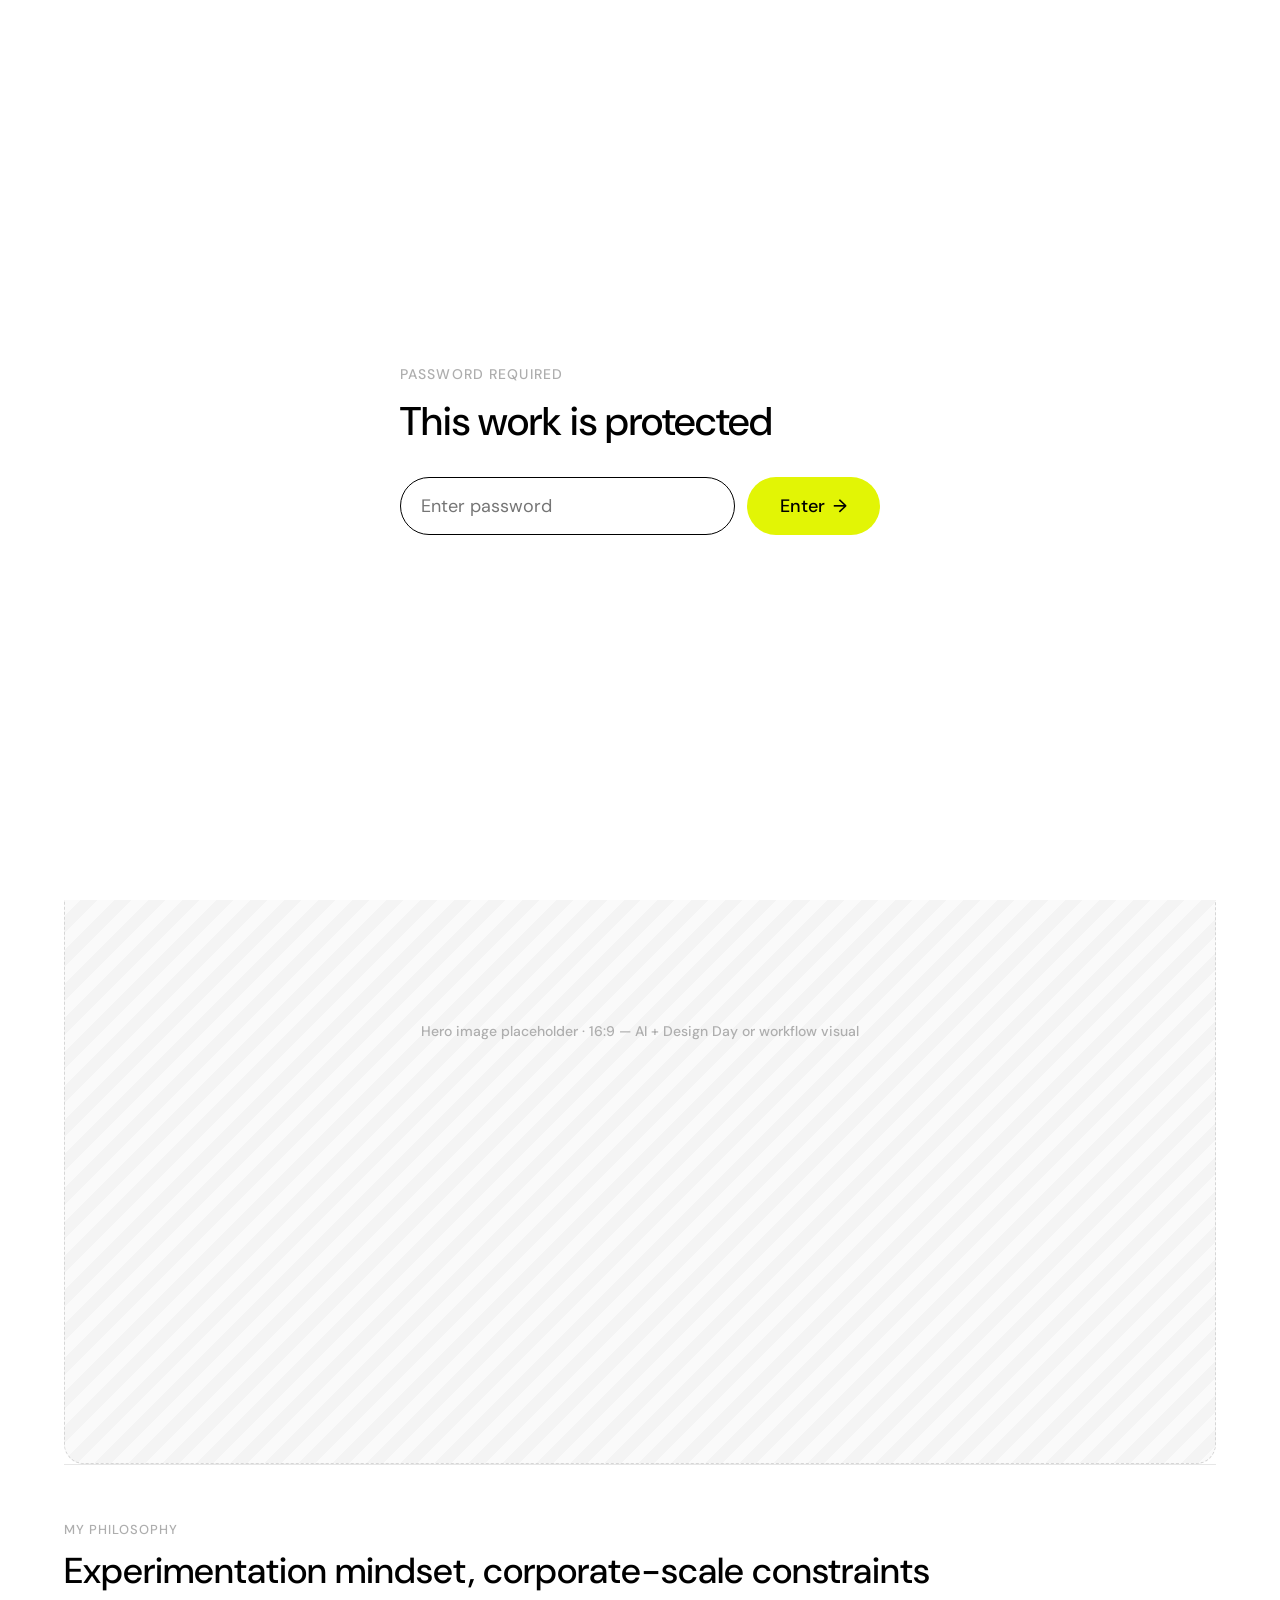
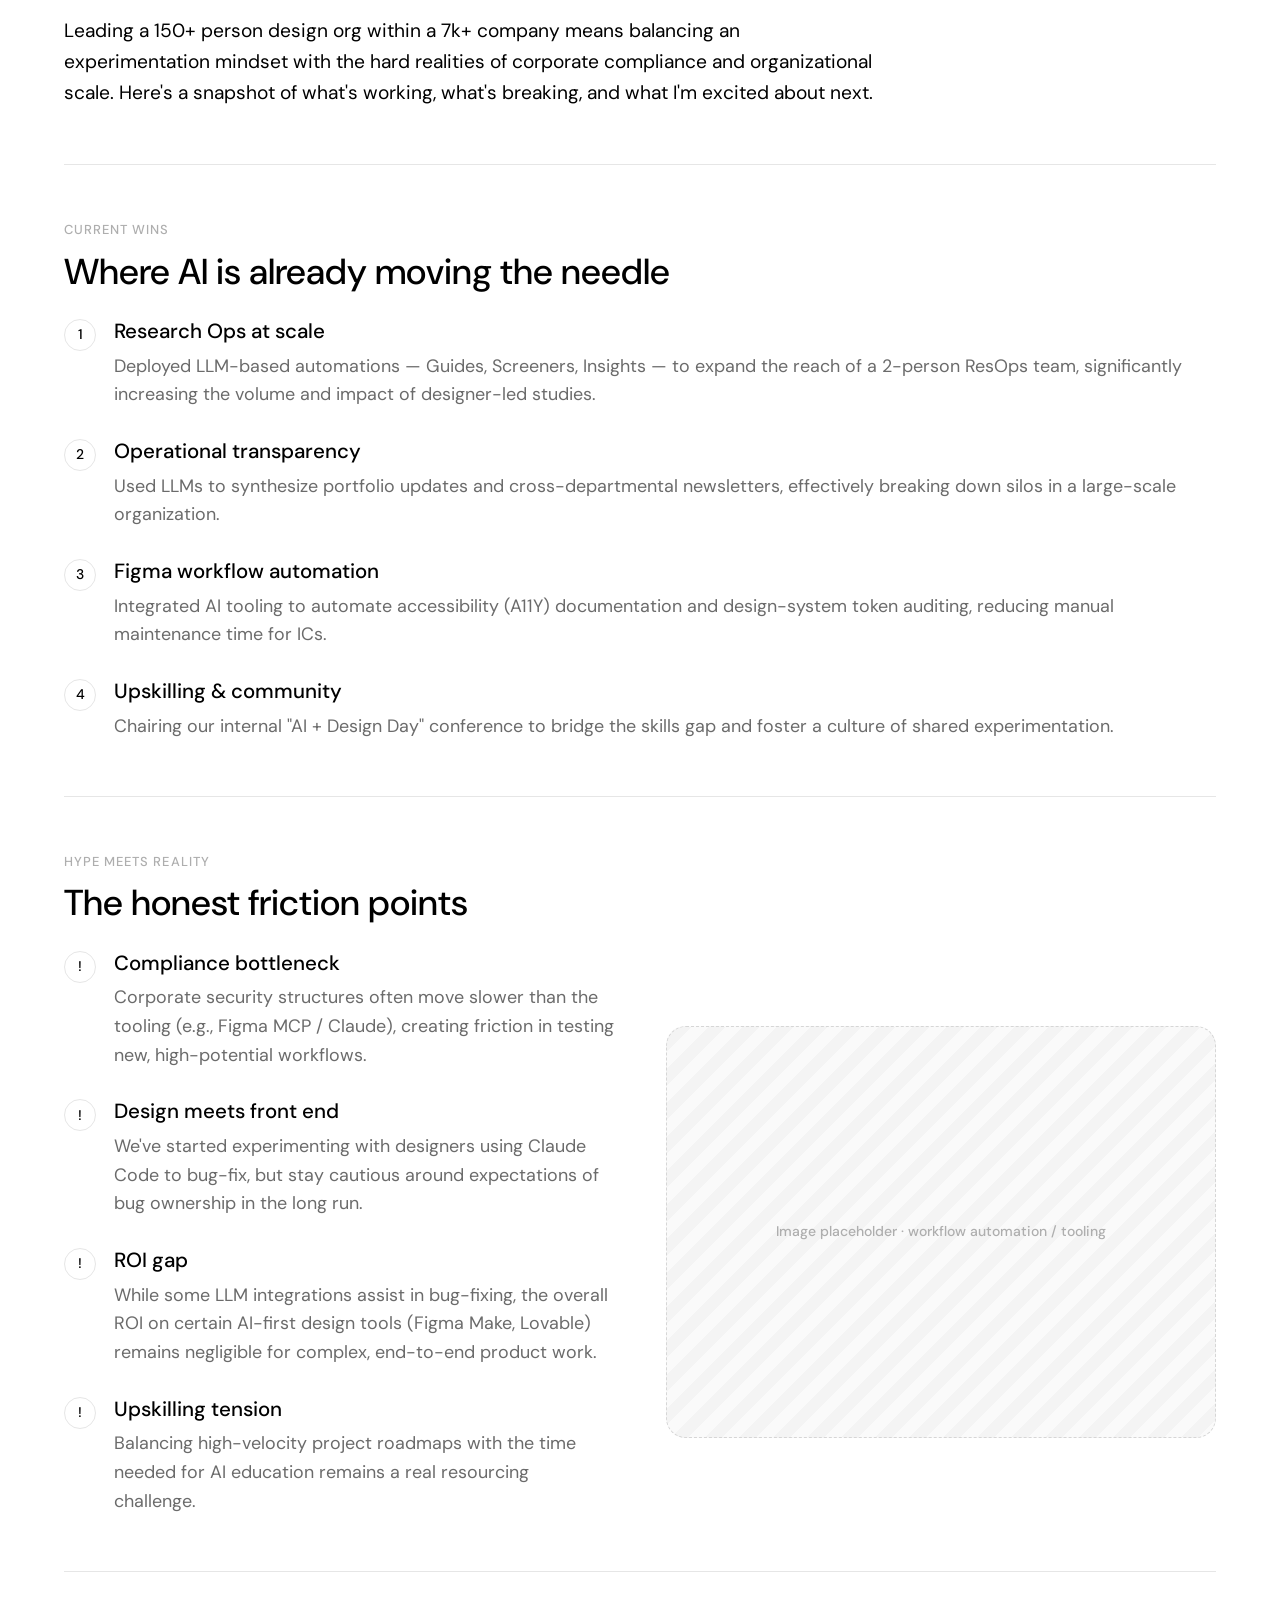
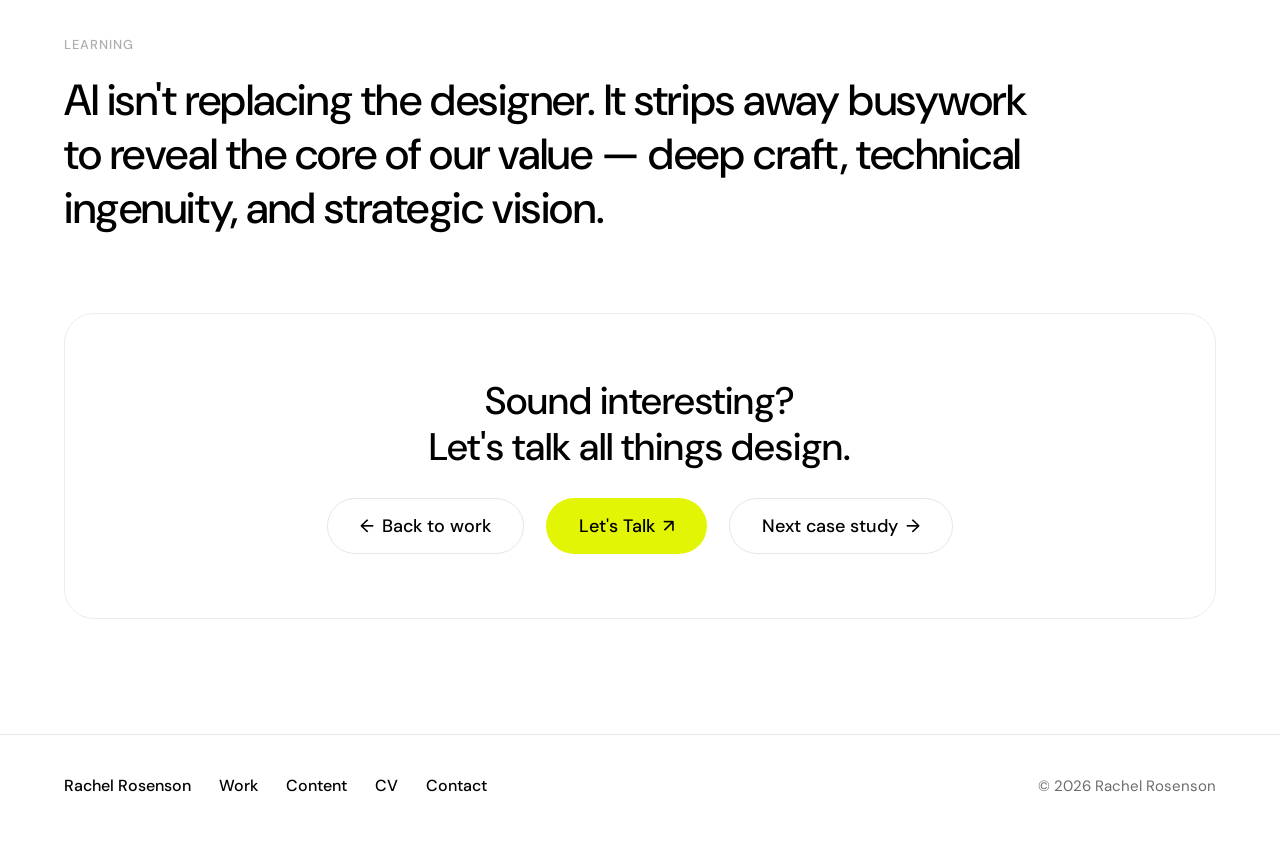
==== case-studies/ai-org-evolution.html @ 6094264e "Add files via upload" ====
<!DOCTYPE html>
<html lang="en">
<head>
  <meta charset="UTF-8" />
  <meta name="viewport" content="width=device-width, initial-scale=1.0" />
  <title>AI Org Evolution — Rachel Rosenson</title>
  <meta name="description" content="AI Org Evolution at Zalando — pragmatically integrating AI across a 150+ person design org, balancing experimentation with compliance and scale." />

  <meta property="og:title" content="AI Org Evolution — Rachel Rosenson" />
  <meta property="og:description" content="Integrating AI across a 150+ person design org at Zalando." />
  <meta property="og:type" content="article" />

  <link rel="preconnect" href="https://fonts.googleapis.com" />
  <link rel="preconnect" href="https://fonts.gstatic.com" crossorigin />
  <link href="https://fonts.googleapis.com/css2?family=DM+Sans:opsz,wght@9..40,400;9..40,500;9..40,700&display=swap" rel="stylesheet" />

  <link rel="icon" href="../assets/images/profile.jpg" type="image/jpeg" />
  <link rel="stylesheet" href="../css/styles.css" />
  <script>
    if (history.scrollRestoration) history.scrollRestoration = 'manual';
    window.addEventListener('load', () => window.scrollTo(0, 0));
  </script>
</head>
<body>
  <!-- ================= NAV ================= -->
  <header class="nav" id="top">
    <a class="nav__brand" href="../index.html#top" aria-label="Rachel Rosenson — home">
      <img class="nav__avatar" src="../assets/images/profile.jpg" alt="Rachel Rosenson" />
      <span class="nav__name">Rachel Rosenson</span>
    </a>

    <nav class="nav__links" aria-label="Primary">
      <a href="../index.html#work">Work</a>
      <a href="../index.html#content">Content</a>
      <a href="https://drive.google.com/file/d/1DQpdxAFUiLNbOBtYfV8PcNjRHgSVkIpO/view?usp=sharing" target="_blank" rel="noopener">CV</a>
      <a href="../index.html#contact">Contact</a>
    </nav>

    <button class="nav__toggle" aria-label="Open menu" aria-expanded="false" aria-controls="mobile-menu">
      <span></span><span></span>
    </button>
  </header>

  <!-- Mobile menu -->
  <div class="mobile-menu" id="mobile-menu" hidden>
    <a href="../index.html#work">Work</a>
    <a href="../index.html#content">Content</a>
    <a href="https://drive.google.com/file/d/1DQpdxAFUiLNbOBtYfV8PcNjRHgSVkIpO/view?usp=sharing" target="_blank" rel="noopener">CV</a>
    <a href="../index.html#contact">Contact</a>
  </div>

  <main class="cs">
    <a class="cs-back" href="../index.html#work"><span aria-hidden="true">←</span> Back to work</a>

    <!-- ===== HERO ===== -->
    <header class="cs-hero">
      <p class="cs-eyebrow"><span class="cs-eyebrow__num">05</span> Case Study</p>
      <h1 class="cs-title">AI Org Evolution</h1>
      <p class="cs-meta"><span>Zalando</span><span>Head of Design</span><span>150+ Person Design Org</span></p>
      <p class="cs-summary">
        In an era of AI hype, we are in <strong>early experiments — not defined best
        practices</strong>. We aren't trying to "solve" AI; we are iteratively integrating it
        to move the needle on designer velocity and business impact.
      </p>
    </header>

    <!-- ===== HERO IMAGE ===== -->
    <div class="cs-ph cs-ph--wide" role="img" aria-label="Hero image placeholder">
      <span class="cs-ph__inner">Hero image placeholder · 16:9 — AI + Design Day or workflow visual</span>
    </div>

    <!-- ===== PHILOSOPHY ===== -->
    <section class="cs-block">
      <p class="cs-block__label">My Philosophy</p>
      <h2 class="cs-block__title">Experimentation mindset, corporate-scale constraints</h2>
      <p class="cs-block__text">
        Leading a 150+ person design org within a 7k+ company means balancing an
        experimentation mindset with the hard realities of corporate compliance and
        organizational scale. Here's a snapshot of what's working, what's breaking, and
        what I'm excited about next.
      </p>
    </section>

    <!-- ===== CURRENT WINS ===== -->
    <section class="cs-block">
      <p class="cs-block__label">Current Wins</p>
      <h2 class="cs-block__title">Where AI is already moving the needle</h2>
      <ol class="cs-moves">
        <li class="cs-move">
          <span class="cs-move__num">1</span>
          <div class="cs-move__body">
            <h3 class="cs-move__title">Research Ops at scale</h3>
            <p class="cs-move__text">Deployed LLM-based automations — Guides, Screeners, Insights — to expand the reach of a 2-person ResOps team, significantly increasing the volume and impact of designer-led studies.</p>
          </div>
        </li>
        <li class="cs-move">
          <span class="cs-move__num">2</span>
          <div class="cs-move__body">
            <h3 class="cs-move__title">Operational transparency</h3>
            <p class="cs-move__text">Used LLMs to synthesize portfolio updates and cross-departmental newsletters, effectively breaking down silos in a large-scale organization.</p>
          </div>
        </li>
        <li class="cs-move">
          <span class="cs-move__num">3</span>
          <div class="cs-move__body">
            <h3 class="cs-move__title">Figma workflow automation</h3>
            <p class="cs-move__text">Integrated AI tooling to automate accessibility (A11Y) documentation and design-system token auditing, reducing manual maintenance time for ICs.</p>
          </div>
        </li>
        <li class="cs-move">
          <span class="cs-move__num">4</span>
          <div class="cs-move__body">
            <h3 class="cs-move__title">Upskilling &amp; community</h3>
            <p class="cs-move__text">Chairing our internal "AI + Design Day" conference to bridge the skills gap and foster a culture of shared experimentation.</p>
          </div>
        </li>
      </ol>
    </section>

    <!-- ===== HYPE MEETS REALITY ===== -->
    <section class="cs-block">
      <p class="cs-block__label">Hype Meets Reality</p>
      <h2 class="cs-block__title">The honest friction points</h2>
      <div class="cs-split">
        <ol class="cs-moves">
          <li class="cs-move">
            <span class="cs-move__num">!</span>
            <div class="cs-move__body">
              <h3 class="cs-move__title">Compliance bottleneck</h3>
              <p class="cs-move__text">Corporate security structures often move slower than the tooling (e.g., Figma MCP / Claude), creating friction in testing new, high-potential workflows.</p>
            </div>
          </li>
          <li class="cs-move">
            <span class="cs-move__num">!</span>
            <div class="cs-move__body">
              <h3 class="cs-move__title">Design meets front end</h3>
              <p class="cs-move__text">We've started experimenting with designers using Claude Code to bug-fix, but stay cautious around expectations of bug ownership in the long run.</p>
            </div>
          </li>
          <li class="cs-move">
            <span class="cs-move__num">!</span>
            <div class="cs-move__body">
              <h3 class="cs-move__title">ROI gap</h3>
              <p class="cs-move__text">While some LLM integrations assist in bug-fixing, the overall ROI on certain AI-first design tools (Figma Make, Lovable) remains negligible for complex, end-to-end product work.</p>
            </div>
          </li>
          <li class="cs-move">
            <span class="cs-move__num">!</span>
            <div class="cs-move__body">
              <h3 class="cs-move__title">Upskilling tension</h3>
              <p class="cs-move__text">Balancing high-velocity project roadmaps with the time needed for AI education remains a real resourcing challenge.</p>
            </div>
          </li>
        </ol>
        <div class="cs-split__media">
          <div class="cs-ph" role="img" aria-label="AI workflow image placeholder">
            <span class="cs-ph__inner">Image placeholder · workflow automation / tooling</span>
          </div>
        </div>
      </div>
    </section>

    <!-- ===== LEARNING ===== -->
    <figure class="cs-quote">
      <p class="cs-quote__label">Learning</p>
      <blockquote>AI isn't replacing the designer. It strips away busywork to reveal the core of our value — deep craft, technical ingenuity, and strategic vision.</blockquote>
    </figure>

    <!-- ===== CTA ===== -->
    <section class="cs-cta">
      <h2 class="cs-cta__title">Sound interesting?<br />Let's talk all things design.</h2>
      <div class="hero__actions">
        <a class="btn btn--outline" href="../index.html#work"><span aria-hidden="true">←</span> Back to work</a>
        <a class="btn btn--primary" href="mailto:rosensonr@gmail.com">Let's Talk <span class="btn__arrow" aria-hidden="true">↗</span></a>
        <a class="btn btn--outline" href="strategic-foresight.html">Next case study <span aria-hidden="true">→</span></a>
      </div>
    </section>
  </main>

  <!-- ================= FOOTER ================= -->
  <footer class="footer">
    <nav class="footer__links" aria-label="Footer">
      <a href="../index.html#top">Rachel Rosenson</a>
      <a href="../index.html#work">Work</a>
      <a href="../index.html#content">Content</a>
      <a href="https://drive.google.com/file/d/1DQpdxAFUiLNbOBtYfV8PcNjRHgSVkIpO/view?usp=sharing" target="_blank" rel="noopener">CV</a>
      <a href="../index.html#contact">Contact</a>
    </nav>
    <p class="footer__copy">© <span id="year"></span> Rachel Rosenson</p>
  </footer>

  <script src="../js/casestudy.js"></script>
  <script src="../js/main.js" defer></script>
</body>
</html>
---- css/styles.css ----
/* ============================================================
   Rachel Rosenson — Portfolio
   Recreated from the original Framer design.
   Design tokens extracted from the live site.
   ============================================================ */

:root {
  --bg: #ffffff;
  --fg: #000000;
  --muted: #6b6b6b;
  --muted-light: #aeaeae;
  --accent: #e2f505;          /* yellow-green pill buttons */
  --accent-hover: #d3e600;
  --border: #e6e6e6;
  --card-border: #ececec;

  --container: 1280px;
  --pad-x: clamp(20px, 5vw, 114px);

  --radius-pill: 1000px;
  --radius-card: 30px;

  --font: "DM Sans", -apple-system, BlinkMacSystemFont, "Segoe UI", sans-serif;
}

* { box-sizing: border-box; }

html {}

body {
  margin: 0;
  background: var(--bg);
  color: var(--fg);
  font-family: var(--font);
  font-weight: 400;
  -webkit-font-smoothing: antialiased;
  text-rendering: optimizeLegibility;
  line-height: 1.4;
}

a { color: inherit; text-decoration: none; }

img { display: block; max-width: 100%; }

/* ---------- Layout helpers ---------- */
main { display: block; }

.section {
  max-width: var(--container);
  margin: 0 auto;
  padding: clamp(24px, 3vw, 40px) var(--pad-x) clamp(60px, 9vw, 140px);
}

/* ============================================================
   NAV
   ============================================================ */
.nav {
  max-width: var(--container);
  margin: 0 auto;
  padding: 24px var(--pad-x);
  display: flex;
  align-items: center;
  justify-content: space-between;
  gap: 24px;
}

.nav__brand {
  display: flex;
  align-items: center;
  gap: 14px;
}

.nav__avatar {
  width: 40px;
  height: 40px;
  border-radius: 50%;
  object-fit: cover;
}

.nav__name {
  font-size: 20px;
  font-weight: 500;
  line-height: 24px;
}

.nav__links {
  display: flex;
  align-items: center;
  gap: 36px;
  font-size: 17px;
  font-weight: 500;
}

.nav__links a { transition: opacity .2s ease; }
.nav__links a:hover { opacity: .55; }

.nav__toggle {
  display: none;
  flex-direction: column;
  justify-content: center;
  gap: 6px;
  width: 44px;
  height: 44px;
  padding: 0;
  background: none;
  border: none;
  cursor: pointer;
}
.nav__toggle span {
  display: block;
  width: 26px;
  height: 2px;
  background: var(--fg);
  transition: transform .25s ease, opacity .25s ease;
}
.nav__toggle[aria-expanded="true"] span:nth-child(1) { transform: translateY(4px) rotate(45deg); }
.nav__toggle[aria-expanded="true"] span:nth-child(2) { transform: translateY(-4px) rotate(-45deg); }

.mobile-menu {
  display: flex;
  flex-direction: column;
  gap: 4px;
  padding: 8px var(--pad-x) 24px;
  font-size: 22px;
  font-weight: 500;
}
.mobile-menu a { padding: 10px 0; }
.mobile-menu[hidden] { display: none; }

/* ============================================================
   BUTTONS
   ============================================================ */
.btn {
  display: inline-flex;
  align-items: center;
  gap: 8px;
  font-family: var(--font);
  font-size: 18px;
  font-weight: 500;
  line-height: 1;
  padding: 18px 32px;
  border-radius: var(--radius-pill);
  cursor: pointer;
  border: 1px solid transparent;
  transition: background .2s ease, transform .15s ease, border-color .2s ease;
  white-space: nowrap;
}
.btn:hover { transform: translateY(-1px); }
.btn__arrow { font-size: 1em; line-height: 1; }

.btn--primary {
  background: var(--accent);
  color: var(--fg);
}
.btn--primary:hover { background: var(--accent-hover); }

.btn--outline {
  background: var(--bg);
  color: var(--fg);
  border-color: var(--border);
}
.btn--outline:hover { border-color: var(--fg); }

.btn--sm {
  font-size: 16px;
  padding: 14px 26px;
}

/* ---------- Social circle buttons ---------- */
.social { display: flex; gap: 14px; }
.social__btn {
  width: 52px;
  height: 52px;
  border-radius: 50%;
  border: 1px solid var(--border);
  display: inline-flex;
  align-items: center;
  justify-content: center;
  color: var(--fg);
  transition: background .2s ease, border-color .2s ease;
}
.social__btn:hover { background: #f5f5f5; border-color: #d8d8d8; }

/* ============================================================
   HERO
   ============================================================ */
.hero {
  max-width: var(--container);
  margin: 0 auto;
  padding: clamp(20px, 4vw, 60px) var(--pad-x) clamp(24px, 3vw, 40px);
}

.hero__title {
  margin: 0;
  font-size: clamp(48px, 7vw, 96px);
  font-weight: 500;
  line-height: 1.2;
  letter-spacing: -0.01em;
}

.hero__intro {
  margin: clamp(28px, 4vw, 48px) 0 clamp(32px, 4vw, 48px);
  max-width: 1000px;
  font-size: clamp(19px, 1.7vw, 24px);
  line-height: 1.4;
  font-weight: 400;
}
.hero__intro strong { font-weight: 700; }

.hero__actions {
  display: flex;
  align-items: center;
  gap: 22px;
  flex-wrap: wrap;
}

/* ============================================================
   SECTION TITLES
   ============================================================ */
.section__title {
  margin: 0 0 clamp(36px, 5vw, 64px);
  font-size: clamp(26px, 3vw, 32px);
  font-weight: 500;
  line-height: 1.2;
  display: flex;
  align-items: flex-start;
  gap: 18px;
}
.section__num {
  font-size: 14px;
  font-weight: 500;
  color: var(--muted-light);
  line-height: 1;
  padding-top: 2px;
}

/* ============================================================
   LOGO CAROUSEL
   ============================================================ */
@keyframes marquee {
  from { transform: translateX(0); }
  to   { transform: translateX(-50%); }
}

.logo-carousel {
  overflow: hidden;
  padding: 10px 0;
  margin-bottom: 20px;
}

.logo-carousel__track {
  display: flex;
  align-items: center;
  gap: 32px;
  width: max-content;
  animation: marquee 36s linear infinite;
}

.logo-carousel__track img {
  height: 72px;
}

/* ============================================================
   CONTENT CARDS
   ============================================================ */
.cards {
  display: grid;
  grid-template-columns: repeat(auto-fill, minmax(340px, 1fr));
  gap: clamp(28px, 3vw, 44px);
}

.cards--content {
  grid-template-columns: repeat(auto-fill, minmax(220px, 1fr));
}

.card {
  display: flex;
  flex-direction: column;
  border: 1px solid var(--card-border);
  border-radius: var(--radius-card);
  padding: 24px 24px 32px;
  transition: box-shadow .25s ease, transform .25s ease;
}
.card:hover {
  box-shadow: 0 18px 40px rgba(0, 0, 0, .08);
  transform: translateY(-3px);
}

.card__media {
  position: relative;
  display: block;
  aspect-ratio: 4 / 3;
  border-radius: 20px;
  overflow: hidden;
  background: #1a1a1a;
  background-size: cover;
  background-position: center;
}

.card__overlay {
  display: none;
}
.card__overlay-title {
  font-size: 20px;
  font-weight: 700;
  line-height: 1.25;
}
.card__overlay-sub {
  font-size: 14px;
  font-weight: 400;
  line-height: 1.35;
  opacity: .92;
  max-width: 60%;
}

.card__title {
  margin: 26px 0 0;
  font-size: 24px;
  font-weight: 500;
  line-height: 1.4;
}
.card__sub {
  margin: 12px 0 24px;
  font-size: 18px;
  color: var(--muted);
}
.card .btn { align-self: flex-start; margin-top: auto; }

/* ============================================================
   EXPERIENCE
   ============================================================ */
.exp { display: flex; flex-direction: column; }

.exp__item {
  padding: clamp(32px, 4vw, 48px) 0;
  border-bottom: 1px solid var(--border);
}
.exp__item:first-child { padding-top: 0; }

.exp__role {
  margin: 0 0 16px;
  font-size: clamp(24px, 2.6vw, 32px);
  font-weight: 500;
  line-height: 1.6;
}
.exp__date {
  margin: 0 0 24px;
  font-size: 18px;
  color: var(--fg);
}
.exp__list {
  margin: 0 0 32px;
  padding-left: 22px;
  display: flex;
  flex-direction: column;
  gap: 12px;
}
.exp__list li {
  font-size: 18px;
  line-height: 1.6;
}
.exp__list li::marker { color: var(--fg); }

/* ============================================================
   CONTACT
   ============================================================ */
.contact__head {
  display: flex;
  align-items: flex-start;
  gap: 18px;
  margin-bottom: clamp(28px, 4vw, 40px);
}
.contact__avatar {
  width: 56px;
  height: 56px;
  border-radius: 50%;
  object-fit: cover;
  flex: none;
  margin-top: 4px;
}
.contact__title {
  margin: 0;
  font-size: clamp(30px, 4.5vw, 56px);
  font-weight: 500;
  line-height: 1.2;
  letter-spacing: -0.01em;
}

/* ============================================================
   FOOTER
   ============================================================ */
.footer {
  max-width: var(--container);
  margin: 0 auto;
  padding: 40px var(--pad-x) 60px;
  border-top: 1px solid var(--border);
  display: flex;
  align-items: center;
  justify-content: space-between;
  flex-wrap: wrap;
  gap: 20px;
}
.footer__links {
  display: flex;
  flex-wrap: wrap;
  gap: 28px;
  font-size: 16px;
  font-weight: 500;
}
.footer__links a { transition: opacity .2s ease; }
.footer__links a:hover { opacity: .55; }
.footer__copy {
  margin: 0;
  font-size: 15px;
  color: var(--muted);
}

/* ============================================================
   CASE STUDY PAGES
   ============================================================ */
.cs {
  max-width: var(--container);
  margin: 0 auto;
  padding: clamp(20px, 4vw, 56px) var(--pad-x) clamp(60px, 9vw, 120px);
}

/* ---------- Back link ---------- */
.cs-back {
  display: inline-flex;
  align-items: center;
  gap: 8px;
  font-size: 16px;
  font-weight: 500;
  color: var(--muted);
  margin-bottom: clamp(28px, 4vw, 44px);
  transition: color .2s ease;
}
.cs-back:hover { color: var(--fg); }

/* ---------- Hero ---------- */
.cs-hero { margin-bottom: clamp(40px, 6vw, 72px); }

.cs-eyebrow {
  display: inline-flex;
  align-items: center;
  gap: 12px;
  font-size: 13px;
  font-weight: 500;
  letter-spacing: 0.08em;
  text-transform: uppercase;
  color: var(--muted);
  margin: 0 0 22px;
}
.cs-eyebrow__num {
  display: inline-flex;
  align-items: center;
  justify-content: center;
  min-width: 28px;
  height: 28px;
  padding: 0 8px;
  border-radius: var(--radius-pill);
  background: var(--accent);
  color: var(--fg);
  font-size: 13px;
  letter-spacing: 0;
}

.cs-title {
  margin: 0;
  font-size: clamp(40px, 6vw, 80px);
  font-weight: 500;
  line-height: 1.1;
  letter-spacing: -0.01em;
}

.cs-meta {
  margin: 22px 0 0;
  display: flex;
  flex-wrap: wrap;
  gap: 10px 18px;
  font-size: 17px;
  color: var(--muted);
}
.cs-meta span { position: relative; }
.cs-meta span + span::before {
  content: "·";
  margin-right: 18px;
  color: var(--muted-light);
}

.cs-summary {
  margin: clamp(28px, 4vw, 40px) 0 0;
  max-width: 900px;
  font-size: clamp(20px, 1.9vw, 26px);
  line-height: 1.4;
  font-weight: 400;
}
.cs-summary strong { font-weight: 700; }

/* ---------- Section blocks ---------- */
.cs-block {
  padding: clamp(32px, 5vw, 56px) 0;
  border-top: 1px solid var(--border);
}
.cs-block__label {
  margin: 0 0 10px;
  font-size: 13px;
  font-weight: 500;
  letter-spacing: 0.08em;
  text-transform: uppercase;
  color: var(--muted-light);
}
.cs-block__title {
  margin: 0 0 24px;
  font-size: clamp(26px, 3vw, 36px);
  font-weight: 500;
  line-height: 1.2;
}
.cs-block__text {
  margin: 0;
  max-width: 820px;
  font-size: clamp(17px, 1.5vw, 20px);
  line-height: 1.6;
  color: var(--fg);
}
.cs-block__text + .cs-block__text { margin-top: 18px; }

/* ---------- Two-column (text + media) ---------- */
.cs-split {
  display: grid;
  grid-template-columns: 1fr 1fr;
  gap: clamp(28px, 4vw, 56px);
  align-items: center;
}
.cs-split--reverse .cs-split__media { order: -1; }

/* ---------- Approach moves ---------- */
.cs-moves {
  margin: 0;
  padding: 0;
  list-style: none;
  display: flex;
  flex-direction: column;
  gap: clamp(20px, 2.5vw, 28px);
}
.cs-move {
  display: flex;
  gap: 18px;
}
.cs-move__num {
  flex: none;
  width: 32px;
  height: 32px;
  border-radius: 50%;
  border: 1px solid var(--border);
  display: inline-flex;
  align-items: center;
  justify-content: center;
  font-size: 14px;
  font-weight: 500;
  margin-top: 2px;
}
.cs-move__body { flex: 1; }
.cs-move__title {
  margin: 0 0 6px;
  font-size: clamp(18px, 1.6vw, 21px);
  font-weight: 500;
  line-height: 1.4;
}
.cs-move__text {
  margin: 0;
  font-size: clamp(16px, 1.4vw, 18px);
  line-height: 1.6;
  color: var(--muted);
}

/* ---------- Stats ---------- */
.cs-stats {
  display: grid;
  grid-template-columns: repeat(auto-fit, minmax(160px, 1fr));
  gap: clamp(20px, 3vw, 40px);
}
.cs-stat__num {
  margin: 0;
  font-size: clamp(36px, 4.5vw, 56px);
  font-weight: 500;
  line-height: 1.1;
  letter-spacing: -0.01em;
}
.cs-stat__label {
  margin: 10px 0 0;
  font-size: 16px;
  line-height: 1.4;
  color: var(--muted);
}

/* ---------- Tag chips ---------- */
.cs-tags {
  display: flex;
  flex-wrap: wrap;
  gap: 12px;
  margin: 0;
  padding: 0;
  list-style: none;
}
.cs-tags li {
  font-size: 16px;
  font-weight: 500;
  padding: 12px 20px;
  border: 1px solid var(--border);
  border-radius: var(--radius-pill);
}

/* ---------- Pull-quote (learning) ---------- */
.cs-quote {
  margin: 0;
  padding: clamp(36px, 5vw, 64px) 0 0;
  border-top: 1px solid var(--border);
}
.cs-quote__label {
  margin: 0 0 18px;
  font-size: 13px;
  font-weight: 500;
  letter-spacing: 0.08em;
  text-transform: uppercase;
  color: var(--muted-light);
}
.cs-quote blockquote {
  margin: 0;
  font-size: clamp(26px, 3.4vw, 44px);
  font-weight: 500;
  line-height: 1.25;
  letter-spacing: -0.01em;
  max-width: 1000px;
}

/* ---------- Image placeholder blocks ---------- */
.cs-ph {
  position: relative;
  display: flex;
  align-items: center;
  justify-content: center;
  text-align: center;
  padding: 24px;
  border: 1.5px dashed #d6d6d6;
  border-radius: 20px;
  background:
    repeating-linear-gradient(
      -45deg,
      #fafafa,
      #fafafa 12px,
      #f4f4f4 12px,
      #f4f4f4 24px
    );
  color: var(--muted-light);
  font-size: 14px;
  font-weight: 500;
  line-height: 1.4;
}
.cs-ph--wide { aspect-ratio: 16 / 9; }
.cs-ph--square { aspect-ratio: 1 / 1; }
.cs-ph--portrait { aspect-ratio: 3 / 4; }
.cs-ph { aspect-ratio: 4 / 3; }
.cs-ph__inner {
  display: flex;
  flex-direction: column;
  align-items: center;
  gap: 8px;
  max-width: 80%;
}
.cs-ph__icon {
  width: 36px;
  height: 36px;
  opacity: .5;
}

/* ---------- Gallery of placeholders ---------- */
.cs-gallery {
  display: grid;
  grid-template-columns: repeat(auto-fit, minmax(220px, 1fr));
  gap: clamp(16px, 2vw, 24px);
}

/* ---------- Password gate ---------- */
#cs-gate {
  position: fixed;
  inset: 0;
  background: var(--bg);
  z-index: 9999;
  display: flex;
  align-items: center;
  justify-content: center;
  padding: clamp(24px, 5vw, 80px);
}

.cs-gate__box {
  width: 100%;
  max-width: 480px;
}

.cs-gate__label {
  margin: 0 0 12px;
  font-size: 14px;
  font-weight: 500;
  color: var(--muted-light);
  text-transform: uppercase;
  letter-spacing: 0.08em;
}

.cs-gate__title {
  margin: 0 0 32px;
  font-size: clamp(28px, 4vw, 40px);
  font-weight: 500;
  line-height: 1.2;
}

.cs-gate__form {
  display: flex;
  gap: 12px;
  flex-wrap: wrap;
}

.cs-gate__input {
  flex: 1;
  min-width: 0;
  font-family: var(--font);
  font-size: 18px;
  font-weight: 400;
  padding: 16px 20px;
  border: 1px solid var(--border);
  border-radius: var(--radius-pill);
  background: var(--bg);
  color: var(--fg);
  outline: none;
  transition: border-color .2s ease;
}
.cs-gate__input:focus { border-color: var(--fg); }

.cs-gate__btn { white-space: nowrap; }

.cs-gate__error {
  margin: 16px 0 0;
  font-size: 15px;
  color: #c0392b;
}

/* ---------- Case study CTA ---------- */
.cs-cta {
  margin-top: clamp(48px, 6vw, 80px);
  padding: clamp(40px, 5vw, 64px);
  border: 1px solid var(--card-border);
  border-radius: var(--radius-card);
  text-align: center;
}
.cs-cta__title {
  margin: 0 0 28px;
  font-size: clamp(26px, 3vw, 40px);
  font-weight: 500;
  line-height: 1.2;
}
.cs-cta .hero__actions { justify-content: center; }

/* ---------- Next case study ---------- */
.cs-next {
  display: flex;
  align-items: center;
  justify-content: space-between;
  gap: 24px;
  flex-wrap: wrap;
  margin-top: clamp(40px, 5vw, 64px);
  padding: clamp(28px, 4vw, 40px) 0 0;
  border-top: 1px solid var(--border);
  transition: opacity .2s ease;
}
.cs-next:hover { opacity: .6; }
.cs-next__meta { display: flex; flex-direction: column; gap: 6px; }
.cs-next__label {
  font-size: 13px;
  font-weight: 500;
  letter-spacing: 0.08em;
  text-transform: uppercase;
  color: var(--muted-light);
}
.cs-next__title {
  margin: 0;
  font-size: clamp(24px, 3vw, 36px);
  font-weight: 500;
  line-height: 1.2;
}
.cs-next__arrow {
  font-size: clamp(28px, 4vw, 44px);
  line-height: 1;
  flex: none;
}

/* ============================================================
   RESPONSIVE
   ============================================================ */
@media (max-width: 820px) {
  .nav__links { display: none; }
  .nav__toggle { display: flex; }
  .cards { grid-template-columns: 1fr; }
  .card__overlay-sub { max-width: 80%; }
  .cs-split { grid-template-columns: 1fr; }
  .cs-split--reverse .cs-split__media { order: 0; }
}

@media (max-width: 520px) {
  .hero__actions { gap: 16px; }
  .btn { font-size: 16px; padding: 16px 26px; }
}
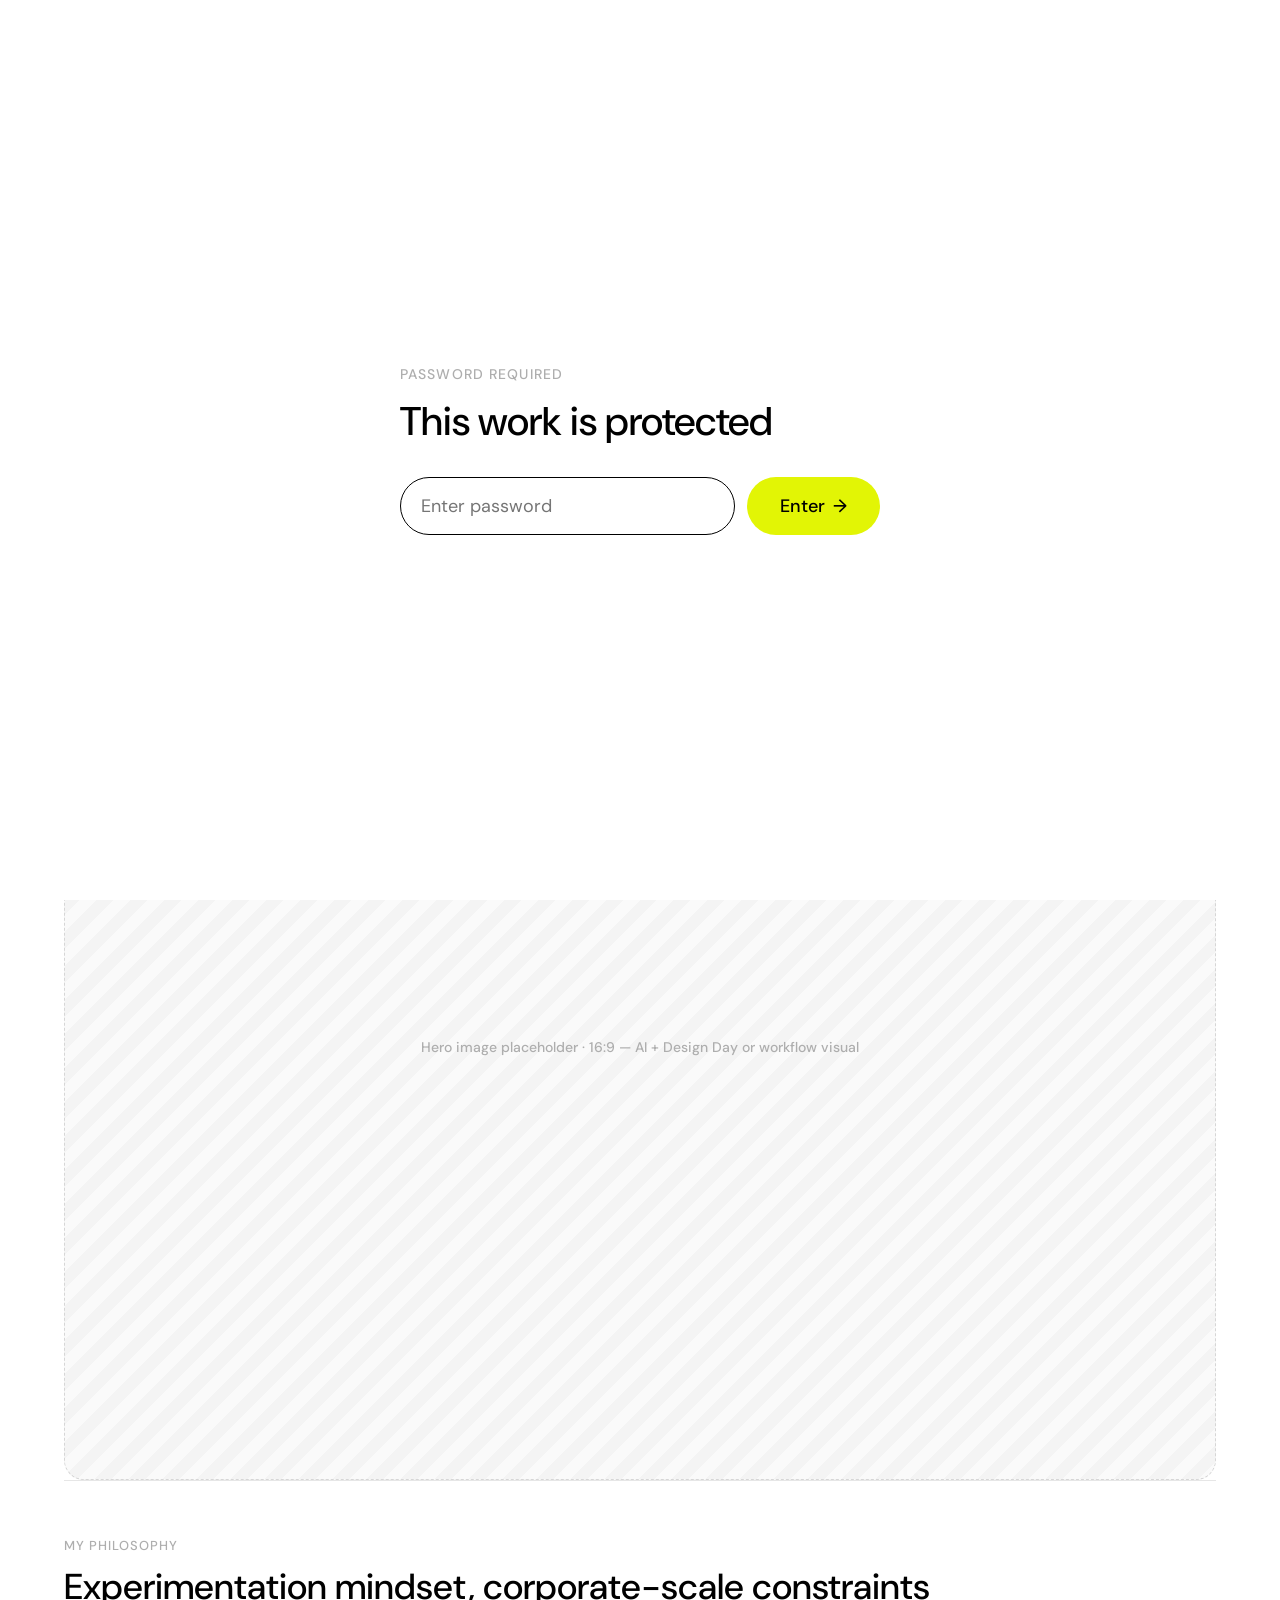
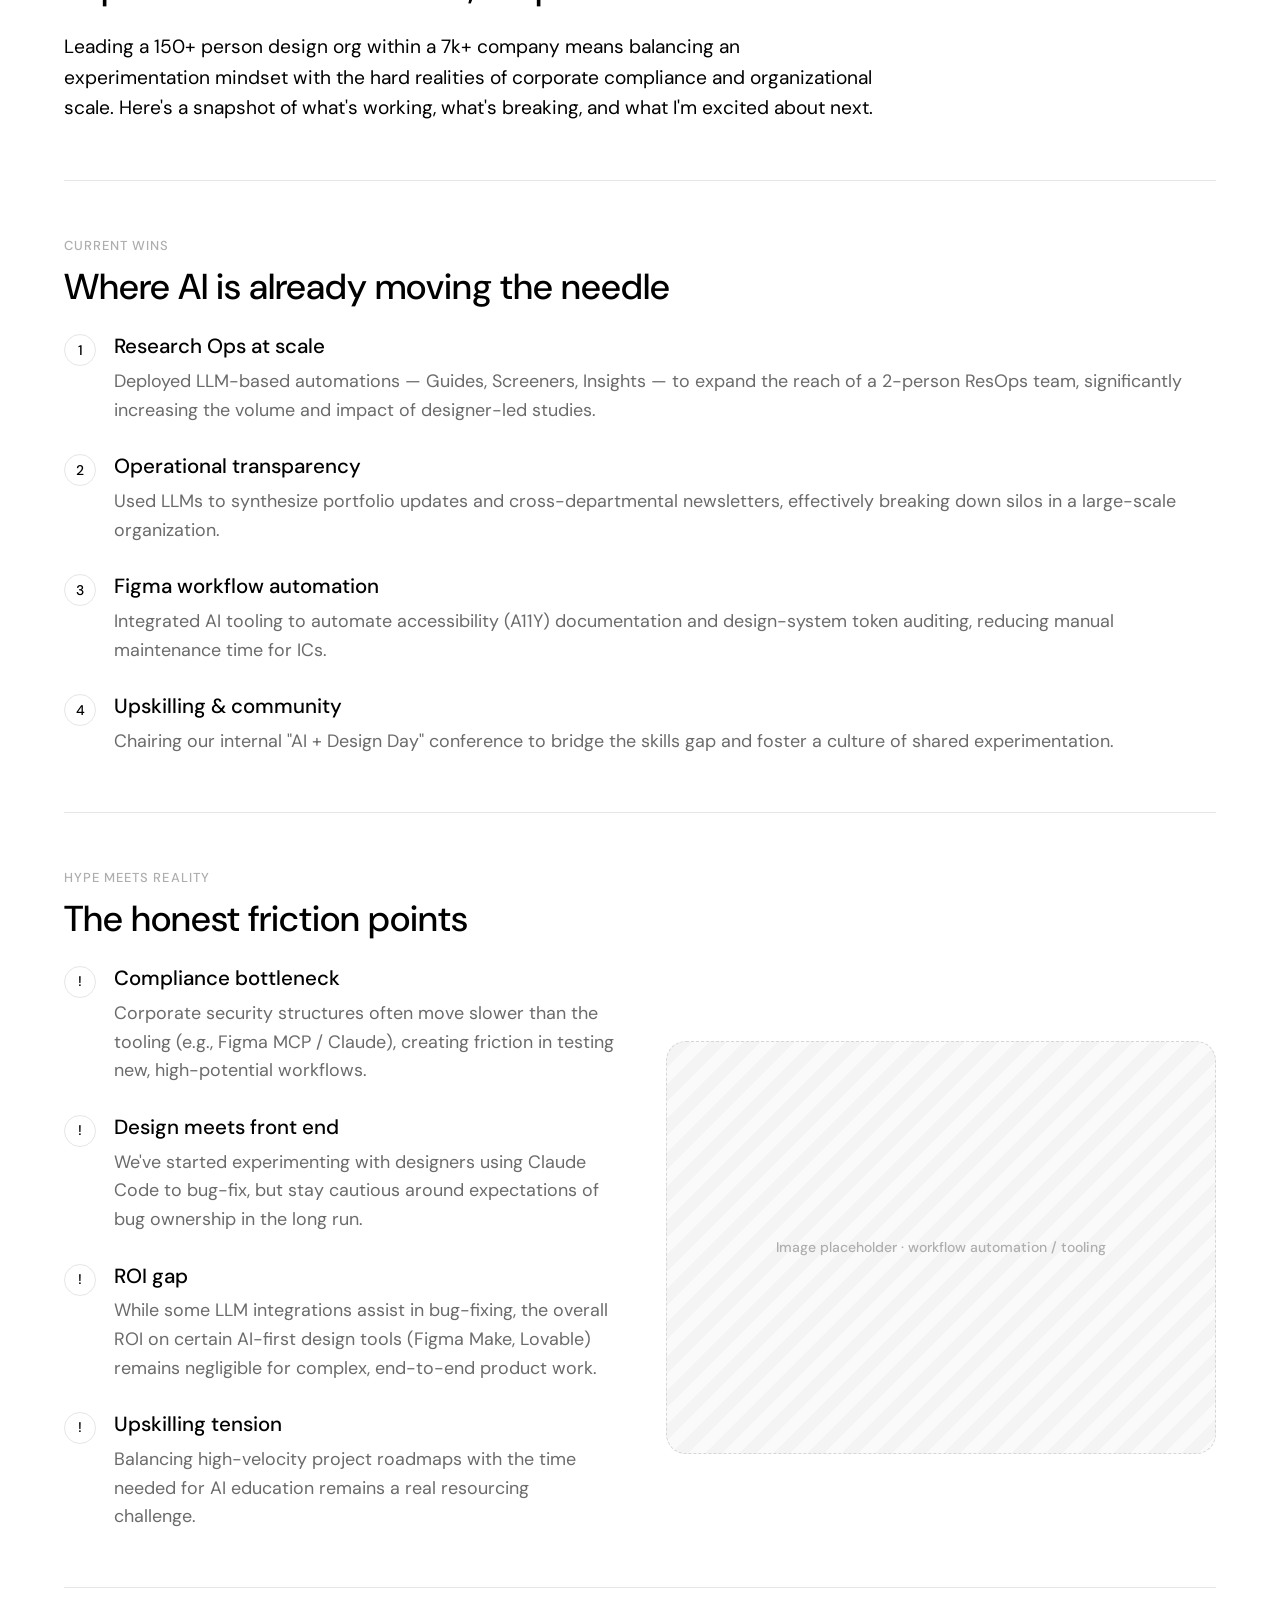
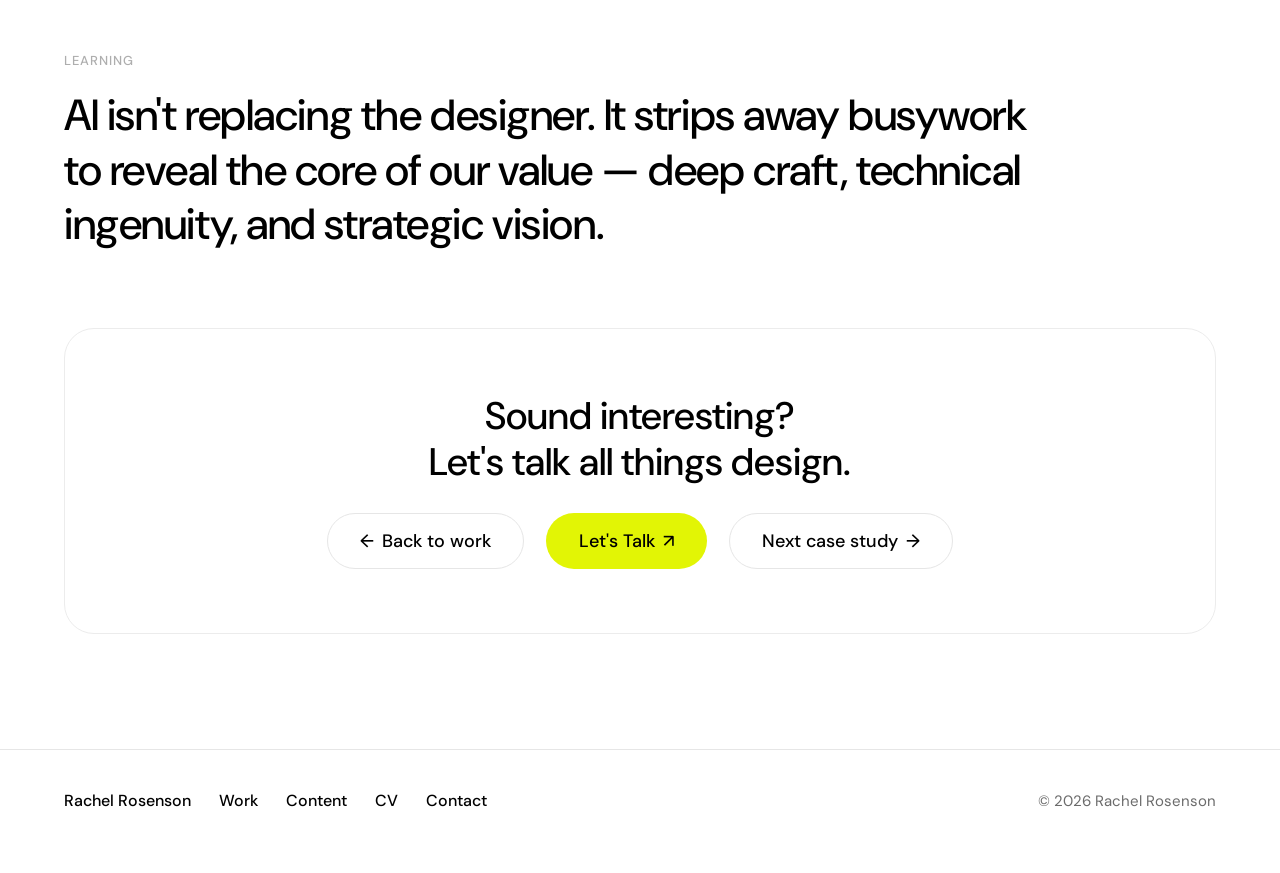
==== commit 869ca733: "Update case study pages and styles Co-Authored-By: Claude Sonnet 4.6 <noreply@anthropic.com>" ====
--- a/case-studies/ai-org-evolution.html
+++ b/case-studies/ai-org-evolution.html
@@ -56,7 +56,20 @@
     <header class="cs-hero">
       <p class="cs-eyebrow"><span class="cs-eyebrow__num">05</span> Case Study</p>
       <h1 class="cs-title">AI Org Evolution</h1>
-      <p class="cs-meta"><span>Zalando</span><span>Head of Design</span><span>150+ Person Design Org</span></p>
+      <div class="cs-meta">
+        <div class="cs-meta__item">
+          <span class="cs-meta__label">Company</span>
+          <span class="cs-meta__value">Zalando</span>
+        </div>
+        <div class="cs-meta__item">
+          <span class="cs-meta__label">My Role</span>
+          <span class="cs-meta__value">Head of Design</span>
+        </div>
+        <div class="cs-meta__item">
+          <span class="cs-meta__label">Scope</span>
+          <span class="cs-meta__value">150+ Person Design Org</span>
+        </div>
+      </div>
       <p class="cs-summary">
         In an era of AI hype, we are in <strong>early experiments — not defined best
         practices</strong>. We aren't trying to "solve" AI; we are iteratively integrating it
--- a/css/styles.css
+++ b/css/styles.css
@@ -477,15 +477,25 @@
   margin: 22px 0 0;
   display: flex;
   flex-wrap: wrap;
-  gap: 10px 18px;
-  font-size: 17px;
+  gap: 10px 32px;
+  font-size: 15px;
   color: var(--muted);
 }
-.cs-meta span { position: relative; }
-.cs-meta span + span::before {
-  content: "·";
-  margin-right: 18px;
+.cs-meta__item {
+  display: flex;
+  flex-direction: column;
+  gap: 3px;
+}
+.cs-meta__label {
+  font-size: 11px;
+  font-weight: 700;
+  letter-spacing: 0.08em;
+  text-transform: uppercase;
   color: var(--muted-light);
+}
+.cs-meta__value {
+  color: var(--fg);
+  font-size: 15px;
 }
 
 .cs-summary {
@@ -809,3 +819,205 @@
   .hero__actions { gap: 16px; }
   .btn { font-size: 16px; padding: 16px 26px; }
 }
+
+/* ============================================================
+   DEEP DIVE — landing-page feature card
+   ============================================================ */
+.dd-feature {
+  display: grid;
+  grid-template-columns: 1.05fr 1fr;
+  max-width: var(--container);
+  border: 1px solid var(--card-border);
+  border-radius: var(--radius-card);
+  overflow: hidden;
+  background: var(--bg);
+  transition: box-shadow 0.22s ease, transform 0.22s ease;
+}
+.dd-feature:hover {
+  box-shadow: 0 22px 60px rgba(0, 0, 0, 0.12);
+  transform: translateY(-2px);
+}
+.dd-feature__media {
+  background-size: cover;
+  background-position: center;
+  min-height: 360px;
+}
+.dd-feature__body {
+  display: flex;
+  flex-direction: column;
+  align-items: flex-start;
+  justify-content: center;
+  gap: 18px;
+  padding: clamp(28px, 4vw, 60px);
+}
+.dd-feature__badge {
+  display: inline-block;
+  font-size: 13px;
+  font-weight: 600;
+  letter-spacing: 0.02em;
+  padding: 7px 15px;
+  border-radius: var(--radius-pill);
+  background: var(--accent);
+  color: #000;
+}
+.dd-feature__title {
+  margin: 0;
+  font-size: clamp(24px, 3vw, 36px);
+  font-weight: 700;
+  line-height: 1.14;
+}
+.dd-feature__text {
+  margin: 0;
+  color: var(--muted);
+  font-size: 17px;
+  line-height: 1.55;
+}
+
+@media (max-width: 800px) {
+  .dd-feature { grid-template-columns: 1fr; }
+  .dd-feature__media { min-height: 220px; }
+}
+
+/* ============================================================
+   DEEP DIVE — fullscreen deck viewer (case-studies/deepdive/)
+   ============================================================ */
+.dd-body {
+  margin: 0;
+  height: 100vh;
+  height: 100dvh;
+  overflow: hidden;
+  background: #0d0d10;
+  color: #fff;
+}
+.dd-viewer {
+  display: flex;
+  flex-direction: column;
+  height: 100vh;
+  height: 100dvh;
+}
+.dd-bar {
+  flex: 0 0 auto;
+  display: flex;
+  align-items: center;
+  justify-content: space-between;
+  gap: 16px;
+  padding: 16px clamp(16px, 3vw, 36px);
+}
+.dd-back {
+  font-size: 15px;
+  opacity: 0.82;
+  transition: opacity 0.15s ease;
+}
+.dd-back:hover { opacity: 1; }
+.dd-meta {
+  display: flex;
+  align-items: baseline;
+  gap: 10px;
+  margin: 0;
+  font-size: 14px;
+}
+.dd-meta strong { font-weight: 600; }
+.dd-meta span { color: var(--muted-light); }
+.dd-bar__actions {
+  display: flex;
+  align-items: center;
+  gap: 14px;
+}
+.dd-counter {
+  font-size: 14px;
+  font-variant-numeric: tabular-nums;
+  color: var(--muted-light);
+}
+
+.dd-stage {
+  position: relative;
+  flex: 1 1 auto;
+  min-height: 0;
+  display: flex;
+  align-items: center;
+  justify-content: center;
+  padding: clamp(8px, 2vw, 28px);
+  cursor: pointer;
+}
+.dd-img {
+  max-width: 100%;
+  max-height: 100%;
+  width: auto;
+  height: auto;
+  object-fit: contain;
+  border-radius: 12px;
+  box-shadow: 0 24px 70px rgba(0, 0, 0, 0.55);
+}
+
+.dd-ctrl {
+  appearance: none;
+  border: 0;
+  cursor: pointer;
+  color: #fff;
+  background: rgba(255, 255, 255, 0.08);
+  transition: background 0.15s ease, opacity 0.15s ease;
+}
+.dd-fs {
+  width: 38px;
+  height: 38px;
+  border-radius: 50%;
+  font-size: 18px;
+  display: grid;
+  place-items: center;
+}
+.dd-fs:hover { background: rgba(255, 255, 255, 0.2); }
+
+.dd-nav {
+  position: absolute;
+  top: 50%;
+  transform: translateY(-50%);
+  width: 52px;
+  height: 52px;
+  border-radius: 50%;
+  font-size: 28px;
+  line-height: 1;
+  display: grid;
+  place-items: center;
+  z-index: 2;
+}
+.dd-nav--prev { left: clamp(8px, 2vw, 28px); }
+.dd-nav--next { right: clamp(8px, 2vw, 28px); }
+.dd-nav:hover { background: rgba(255, 255, 255, 0.22); }
+.dd-nav:disabled { opacity: 0.22; cursor: default; }
+
+.dd-progress {
+  flex: 0 0 auto;
+  height: 3px;
+  background: rgba(255, 255, 255, 0.12);
+}
+.dd-progress__bar {
+  display: block;
+  height: 100%;
+  width: 1.54%;
+  background: var(--accent);
+  transition: width 0.22s ease;
+}
+
+.dd-hint {
+  flex: 0 0 auto;
+  margin: 0;
+  padding: 10px 16px 16px;
+  text-align: center;
+  font-size: 12.5px;
+  color: var(--muted-light);
+}
+.dd-hint kbd {
+  font-family: inherit;
+  font-size: 11px;
+  padding: 2px 6px;
+  border-radius: 5px;
+  background: rgba(255, 255, 255, 0.1);
+  border: 1px solid rgba(255, 255, 255, 0.16);
+}
+.dd-isfs .dd-hint { display: none; }
+
+@media (max-width: 600px) {
+  .dd-meta span { display: none; }
+  .dd-nav { width: 42px; height: 42px; font-size: 24px; }
+  .dd-hint { display: none; }
+}
